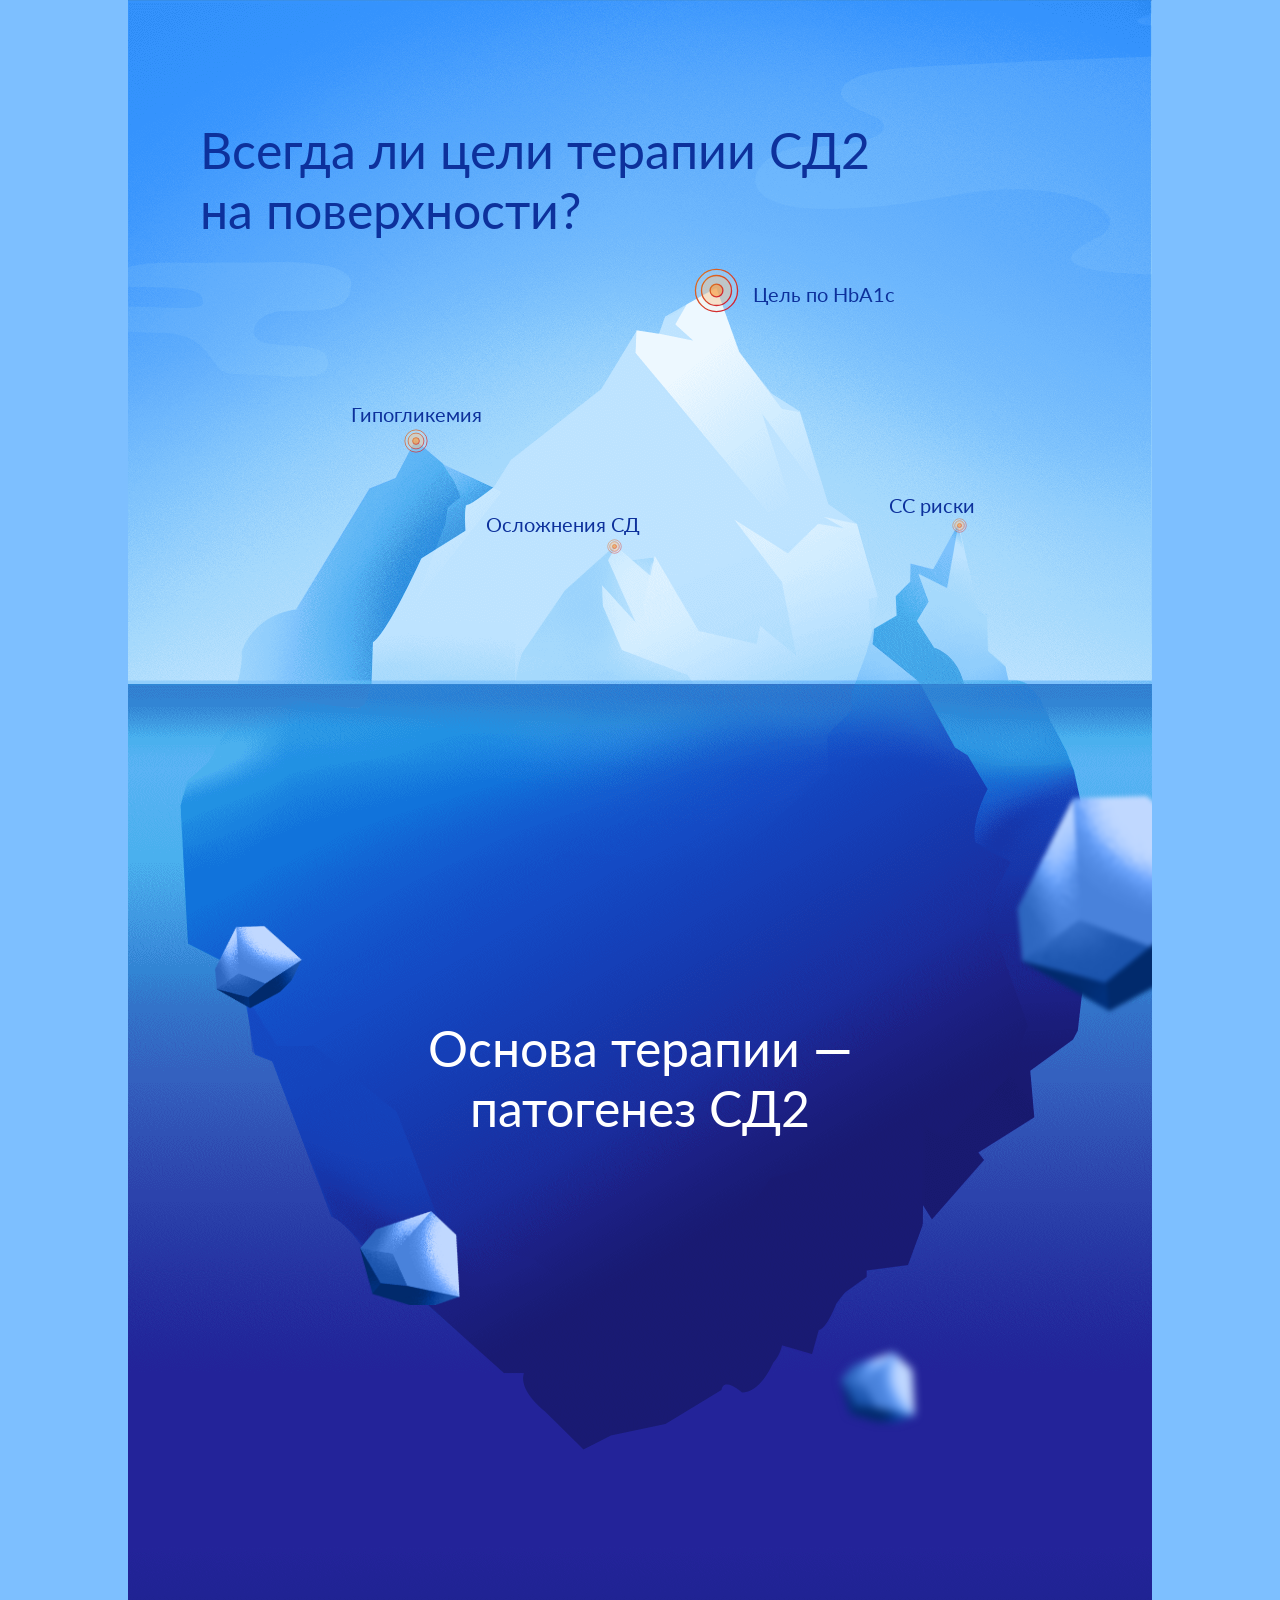
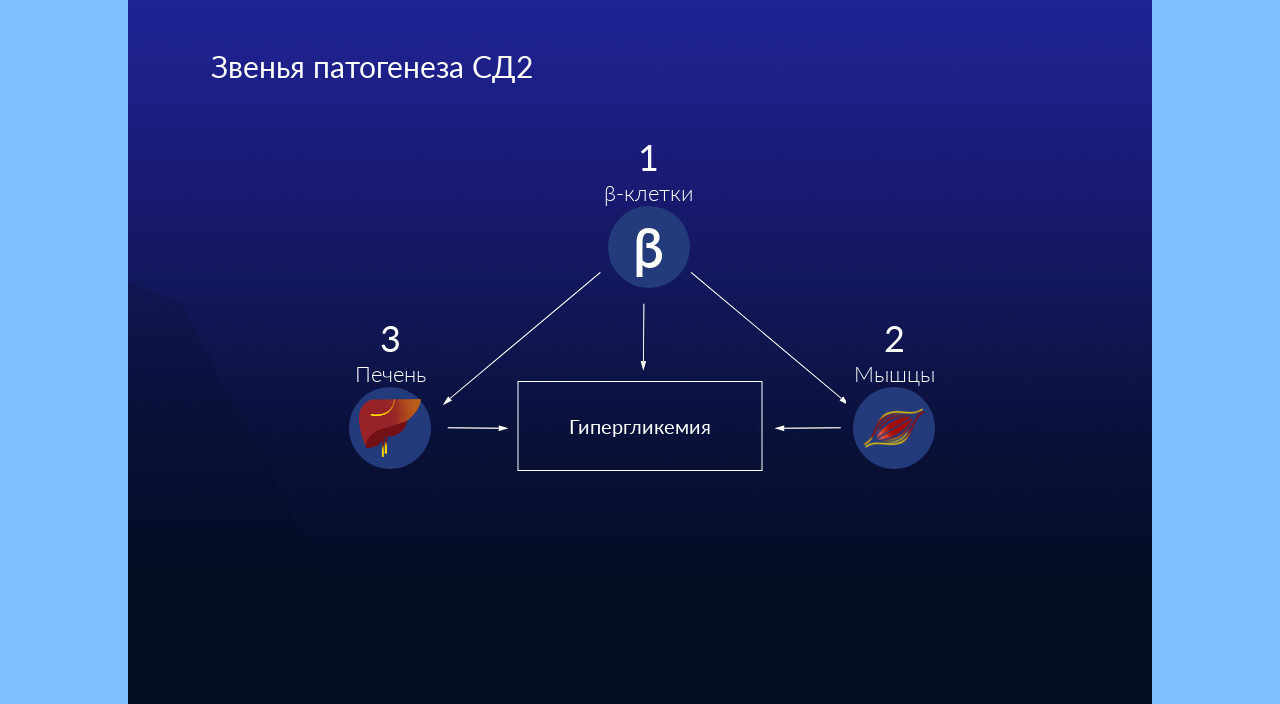
==== main.html @ 7cd131a3 "first commit" ====
<!DOCTYPE html>
<html lang="ru">
<head>
    <meta charset="UTF-8">
    <title>Onpoint project</title>
    <meta name="viewport" content="width=device-width">
    <link rel="stylesheet" href="css/style.css">
    <link href="https://fonts.googleapis.com/css?family=Lato:100,300,400,700,900" rel="stylesheet">
</head>
<body class="page">
<main class="main">
    <section class="section section--1">
        <h1 class="headline headline--1">Всегда ли цели терапии СД2 <br>
            на поверхности?</h1>
        <div class="radio-circle radio-circle--1"></div>
        <div class="textline textline--1">Цель по HbA1c</div>
        <div class="radio-circle radio-circle--2"></div>
        <div class="textline textline--2">Гипогликемия</div>
        <div class="radio-circle radio-circle--3"></div>
        <div class="textline textline--3">СС риски</div>
        <div class="radio-circle radio-circle--4"></div>
        <div class="textline textline--4">Осложнения СД</div>
    </section>
    <section class="section section--2">
        <h2 class="headline headline--2">
            Основа терапии — <br>
            патогенез СД2
        </h2>
        <div class="ice ice--1"></div>
        <div class="ice ice--2"></div>
        <div class="ice ice--3"></div>
        <div class="ice ice--4"></div>
    </section>
    <section class="section section--3">
        <div class="slide slide-1" >
            <h3 class="regular-headline">
                Звенья патогенеза СД2
            </h3>
            <div class="slide-1__arrows arrows"></div>
            <div class="slide-1__wrap-elem-1 wrap-elem">
                <span class="wrap-elem__number">1</span> <br>
                β-клетки
                <div class="circled-elem circled-elem--letter-b">β
                </div>
            </div>

            <div class="slide-1__wrap-elem-2 wrap-elem">
                <span class="wrap-elem__number">2</span> <br>
                Мышцы
                <div class="circled-elem">
                    <img src="images/organs/musle.png" alt="Мышцы" class="img-fluid">
                </div>
            </div>
            <div class="slide-1__wrap-elem-3 wrap-elem">
                <span class="wrap-elem__number">3</span> <br>
                Печень
                <div class="circled-elem">
                    <img src="images/organs/liver.png" alt="Печень" class="img-fluid">
                </div>
            </div>
            <div class="word-box slide-1__word-box">
                Гипергликемия
            </div>

        </div>
        <div class="slide slide-2" hidden>


            <h3 class="regular-headline">
                Смертельный октет
            </h3>
            <div class="slide-2__arrows arrows"></div>
            <div class="slide-2__wrap-elem-1 wrap-elem">
                <span class="wrap-elem__title">
                <span class="wrap-elem__number">1</span> <br>
                β-клетки
                </span>
                <div class="circled-elem circled-elem--letter-b">β
                </div>
            </div>
            <div class="slide-2__wrap-elem-2 wrap-elem wrap-elem--left">
                <span class="wrap-elem__title">
                <span class="wrap-elem__text wrap-elem__text--left">Инкретиновый <br>
                эффект</span>
                </span>
                <div class="circled-elem">2</div>
            </div>
            <div class="slide-2__wrap-elem-3 wrap-elem wrap-elem--right">
                <span class="wrap-elem__title">
                    <span class="wrap-elem__text ">Дефект <br>
                    α-клеток</span>
                </span>
                <div class="circled-elem">3</div>
            </div>
            <div class="slide-2__wrap-elem-4 wrap-elem wrap-elem--right">
                <span class="wrap-elem__title">
                    <span class="wrap-elem__number">4</span> <br>
                    <span class="wrap-elem__text wrap-elem__text--right">Жировые <br>
                        клетки</span>
                </span>
                <div class="circled-elem">
                    <img src="images/organs/lipid.png" alt="Жировые клетки" class="img-fluid">
                </div>
            </div>
            <div class="slide-2__wrap-elem-5 wrap-elem wrap-elem--bottom">
                <span class="wrap-elem__title">
                    <span class="wrap-elem__number">5</span> <br>
                    <span class="wrap-elem__text wrap-elem__text--bottom">Мышцы</span>
                </span>
                <div class="circled-elem">
                    <img src="images/organs/musle.png" alt="Жировые клетки" class="img-fluid">
                </div>
            </div>
            <div class="slide-2__wrap-elem-6 wrap-elem wrap-elem--bottom">
                <span class="wrap-elem__title">
                    <span class="wrap-elem__number">6</span> <br>
                    <span class="wrap-elem__text wrap-elem__text--bottom">Печень</span>
                </span>
                <div class="circled-elem">
                    <img src="images/organs/liver.png" alt="Жировые клетки" class="img-fluid">
                </div>
            </div>
            <div class="slide-2__wrap-elem-7 wrap-elem wrap-elem--bottom">
                <span class="wrap-elem__title">
                    <span class="wrap-elem__number">7</span> <br>
                    <span class="wrap-elem__text ">Головной <br>
                        мозг</span>
                </span>
                <div class="circled-elem">
                    <img src="images/organs/brain.png" alt="Жировые клетки" class="img-fluid">
                </div>
            </div>
            <div class="slide-2__wrap-elem-8 wrap-elem wrap-elem--left">
                <span class="wrap-elem__title">
                <span class="wrap-elem__number">8</span> <br>
                    <span class="wrap-elem__text">Почки</span>
                </span>
                <div class="circled-elem">
                    <img src="images/organs/bud.png" alt="Жировые клетки" class="img-fluid">
                </div>
            </div>

            <div class="slide-2__word-box word-box">
                Гипергликемия
            </div>

        </div>
        <div class="subsection subsection--3"></div>

    </section>
</main>

<script src="js/main.js"></script>
</body>
</html>
---- css/style.css ----
*, :before, :after {
    box-sizing: border-box;
    margin: 0;
    padding: 0;
    font-size: inherit;
    font-weight: inherit;
}
.page {
    margin: 0;
    font-family: 'Lato', sans-serif;
    color: #0d319c;
    background-color: #7dbfff;
    font-size: 22px;
    font-weight: 400;
}
.main {
    background-image: url(../images/iceberg-fully.png);
    background-size: cover;
    width: 1024px;
    margin-left: auto;
    margin-right: auto;
    background-color: #6ab4fc;
    overflow-x: hidden;
}
.section {
    /*height: 100vh;*/
    position: relative;
    width: 1024px;
    height: 768px;
    margin-left: auto;
    margin-right: auto;
}
.headline,
.textline {
    position: absolute;
}
.headline {
    font-size: 50px;
    font-weight: 400;
}

.textline {
    font-size: 20px;
}
.headline--1 {
    left: 72px;
    top: 120px;
}
.headline--2 {
    position: static;
    color: white;
    padding-top: 250px;
    text-align: center;
}
.textline--1 {
    left: 625px;
    top: 282px;
}
.textline--2 {
    left: 223px;
    top: 402px;
}
.textline--3 {
    left: 761px;
    top: 493px;
}
.textline--4 {
    left: 358px;
    top: 512px;
}
.radio-circle {
    background-image: url(../images/radio-circle.svg);
    background-size: cover;
    position: absolute;
}

.radio-circle--1 {
    left: 562px;
    top: 264px;
    width: 53px;
    height: 53px;
}
.radio-circle--2 {
    left: 274px;
    top: 427px;
    width: 28px;
    height: 28px;
}
.radio-circle--3 {
    left: 823px;
    top: 517px;
    width: 17px;
    height: 17px;
}
.radio-circle--4 {
    left: 478px;
    top: 538px;
    width: 17px;
    height: 17px;
}

.ice {
    position: absolute;
}
.ice:before {
    content: '';
    background-image: url(../images/ice-piece.png);
    background-size: cover;
    position: absolute;
    top: 0;
    right: 0;
    bottom: 0;
    left: 0;
}

.ice--1 {
    left: 82px;
    top: 160px;
    width: 82px;
    height: 77px;
}
.ice--2:before,
.ice--1:before {
    transform: rotate(-45deg);
}
.ice--2 {
    width: 215px;
    height: 201px;
    left: 876px;
    top: 33px;
    filter: blur(2px);
}
.ice--3 {
    height: 94px;
    width: 101px;
    left: 231px;
    top: 443px;
}
.ice--4 {
    height: 70px;
    width: 75px;
    left: 712px;
    top: 584px;
    filter: blur(4px);
}

.section--3 {
    color: white;
}
.arrows  {
    position: absolute;
    background-size: cover;
}
.slide-1__arrows {
    background-image: url(../images/arrows/arrows-1-slide.svg);
    left: 315px;
    top: 336px;
    width: 403px;
    height: 159px;
}
.slide-2__arrows  {
    background-image: url(../images/arrows/arrows-2-slide.svg);
    top: 275px;
    width: 472px;
    height: 213px;
    left: 50%;
    transform: translateX(-50%);
}

.wrap-elem {
    font-weight: 300;
    font-size: 22px;
    position: absolute;
    text-align: center;
}

.wrap-elem__number {
    font-weight: 400;
    font-size: 36px;
}
.slide-1__wrap-elem-3 {
    top: 380px;
    left: 221px;
}

.slide-1__wrap-elem-2 {
    top: 380px;
    left: 725px;
}

.slide-1__wrap-elem-1 {
    top: 199px;
    left: 476px;
}
.slide-1__word-box {
    top: 445px;
    width: 245px;
    height: 90px;
}
.word-box {
    /*display: inline-block;*/
    font-size: 20px;
    /*padding: 55px;*/
    border: 1px solid white;
    display: flex;
    align-items: center;
    justify-content: center;
    position: absolute;
    left: 50%;
    transform: translateX(-50%);
}

.circled-elem {
    width: 82px;
    height: 82px;
    border-radius: 50%;
    background-color: #233a7b;
    display: flex;
    align-items: center;
    justify-content: center;
    font-size: 40px;
    margin-left: auto;
    margin-right: auto;
}

.circled-elem--letter-b {
    font-weight: 600;
    font-size: 55px;
    text-align: center;
}

.img-fluid {
    width: 75%;
    max-height: 75%;
}

.regular-headline {
    left: 83px;
    top: 112px;
    font-size: 30px;
    position: absolute;
}



.slide-2__word-box {
    top: 312px;
    width: 386px;
    height: 141px;
}



.slide-2__wrap-elem-1 {

    left: 50%;

    transform: translateX(-50%);

    bottom: 500px;
}
.slide-2__wrap-elem-2 {

    bottom: 500px;

    left: 167px;
}
.slide-2__wrap-elem-3 {
    bottom: 500px;
    left: 627px;
}
.slide-2__wrap-elem-4 {
    left: 751px;
    top: 45.5%;
}

.slide-2__wrap-elem-5 {

    top: 491px;

    left: 632px;
}

.slide-2__wrap-elem-6 {

    left: 50%;

    transform: translateX(-50%);

    top: 491px;
}

.slide-2__wrap-elem-7 {

    top: 491px;

    left: 305px;
}

.slide-2__wrap-elem-8 {

    right: 760px;
    top: 45.5%;
}


.wrap-elem--right {
    display: flex;
    flex-direction: row-reverse;
    align-items: flex-end;
    text-align: left;
}

.wrap-elem--right .wrap-elem__title {
    padding-left: 8px;
}
.wrap-elem--left  .circled-elem,
.wrap-elem--right .circled-elem{

    align-self: end;
}

.wrap-elem--left {
    display: flex;
    flex-direction: row;
    text-align: right;
    align-items: flex-end;
}
.wrap-elem--left .wrap-elem__title {
    padding-right: 5px;
}

.wrap-elem--bottom {
    display: flex;
    flex-direction: column-reverse;
}
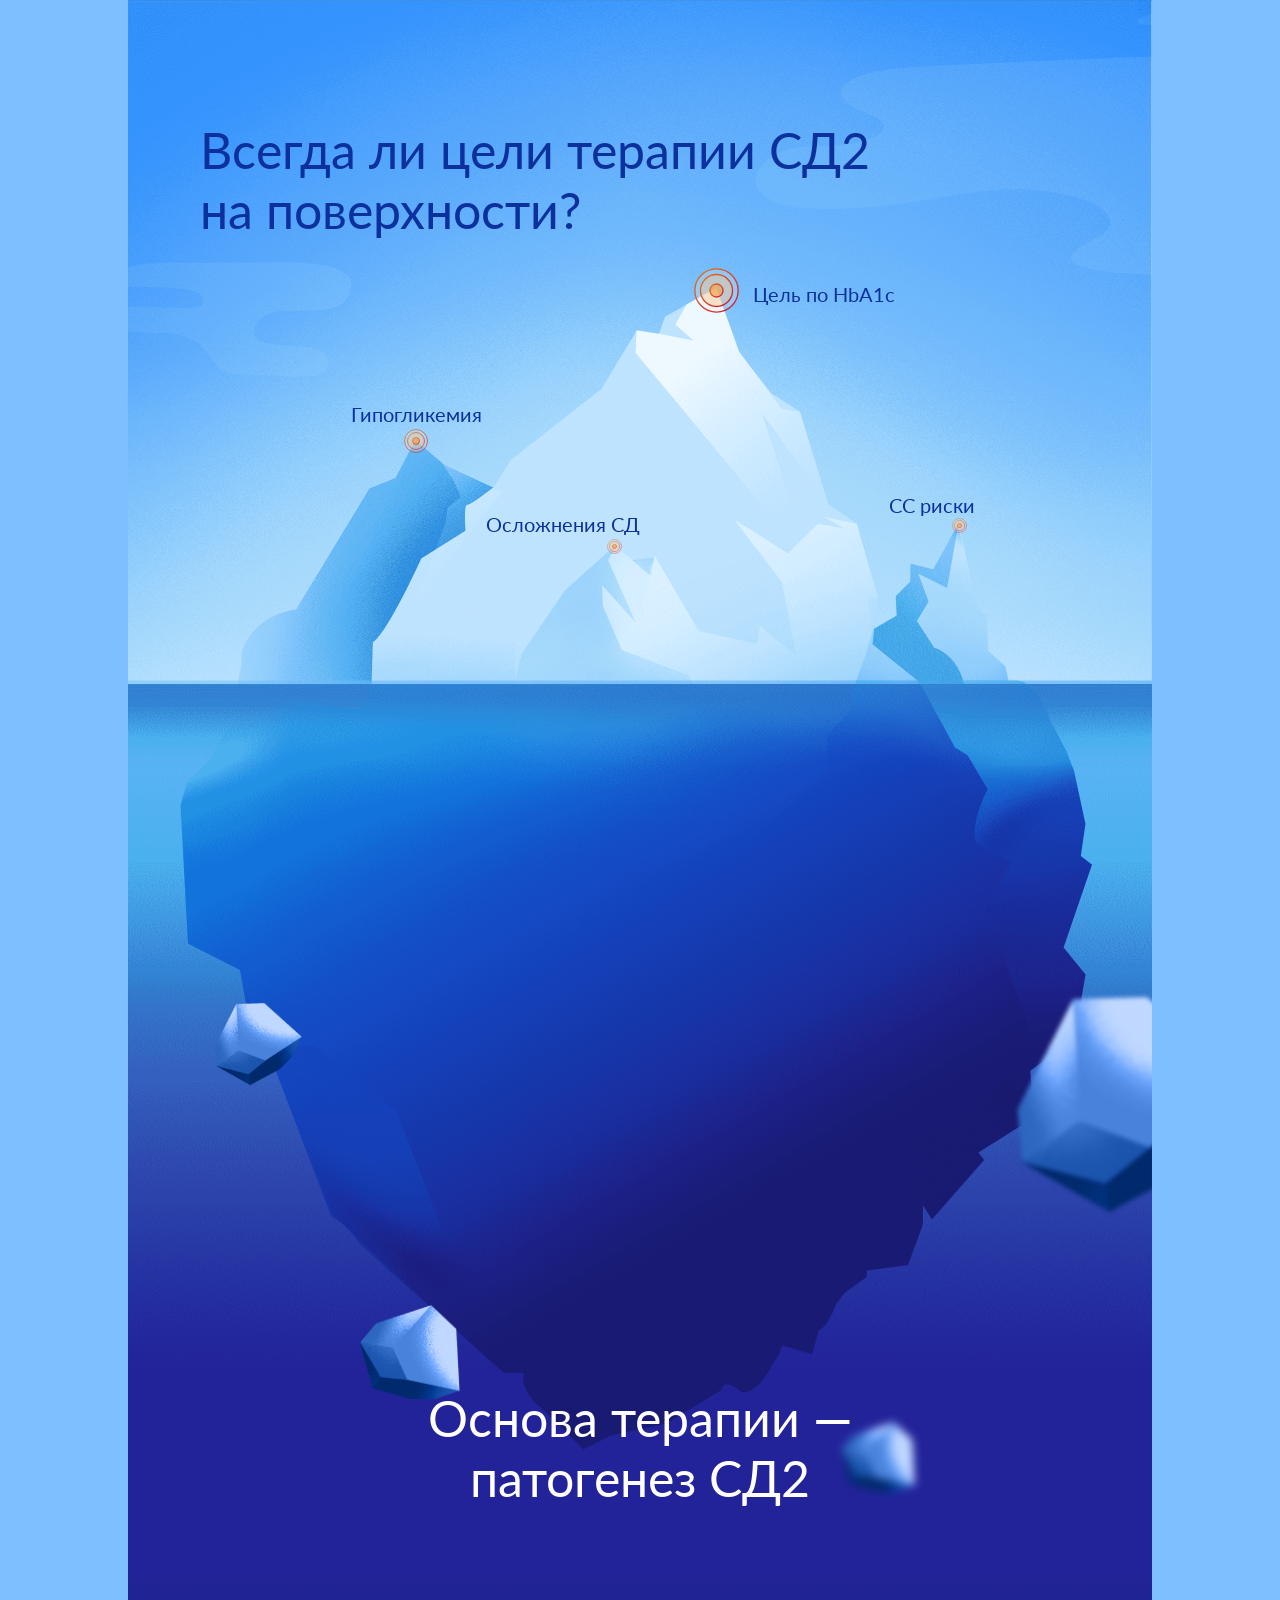
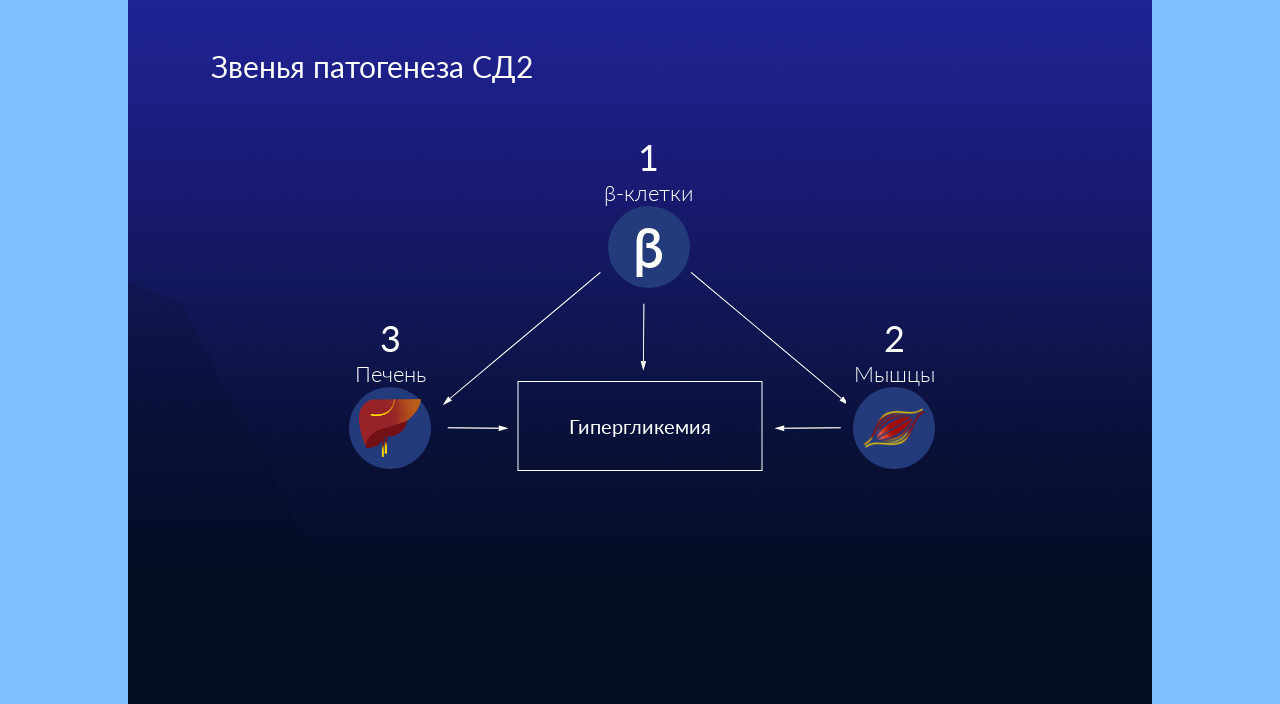
==== commit 6c09a4bb: "create parallax, start slider" ====
--- a/main.html
+++ b/main.html
@@ -22,16 +22,16 @@
         <div class="textline textline--4">Осложнения СД</div>
     </section>
     <section class="section section--2">
-        <h2 class="headline headline--2">
+        <h2 class="headline headline--2 js-paralax">
             Основа терапии — <br>
             патогенез СД2
         </h2>
-        <div class="ice ice--1"></div>
-        <div class="ice ice--2"></div>
-        <div class="ice ice--3"></div>
-        <div class="ice ice--4"></div>
+        <div class="ice ice--1 js-paralax"></div>
+        <div class="ice ice--2 js-paralax"></div>
+        <div class="ice ice--3 js-paralax"></div>
+        <div class="ice ice--4 js-paralax"></div>
     </section>
-    <section class="section section--3">
+    <section class="section section--3 section--slided">
         <div class="slide slide-1" >
             <h3 class="regular-headline">
                 Звенья патогенеза СД2
@@ -63,7 +63,7 @@
             </div>
 
         </div>
-        <div class="slide slide-2" hidden>
+        <div class="slide slide-2">
 
 
             <h3 class="regular-headline">
--- a/css/style.css
+++ b/css/style.css
@@ -147,10 +147,28 @@
 .section--3 {
     color: white;
 }
+.section--slided {
+    display: flex;
+    flex-wrap: nowrap;
+    width: 2048px;
+    overflow-x: scroll;
+    -webkit-touch-callout: none;
+    -khtml-user-select: none;
+    -ms-touch-action: pan-y;
+    touch-action: pan-y;
+    -webkit-tap-highlight-color: transparent;
+    position: relative;
+}
+.slide {
+    flex: 0 0;
+    min-width: 1024px;
+    position: relative;
+}
 .arrows  {
     position: absolute;
     background-size: cover;
 }
+
 .slide-1__arrows {
     background-image: url(../images/arrows/arrows-1-slide.svg);
     left: 315px;
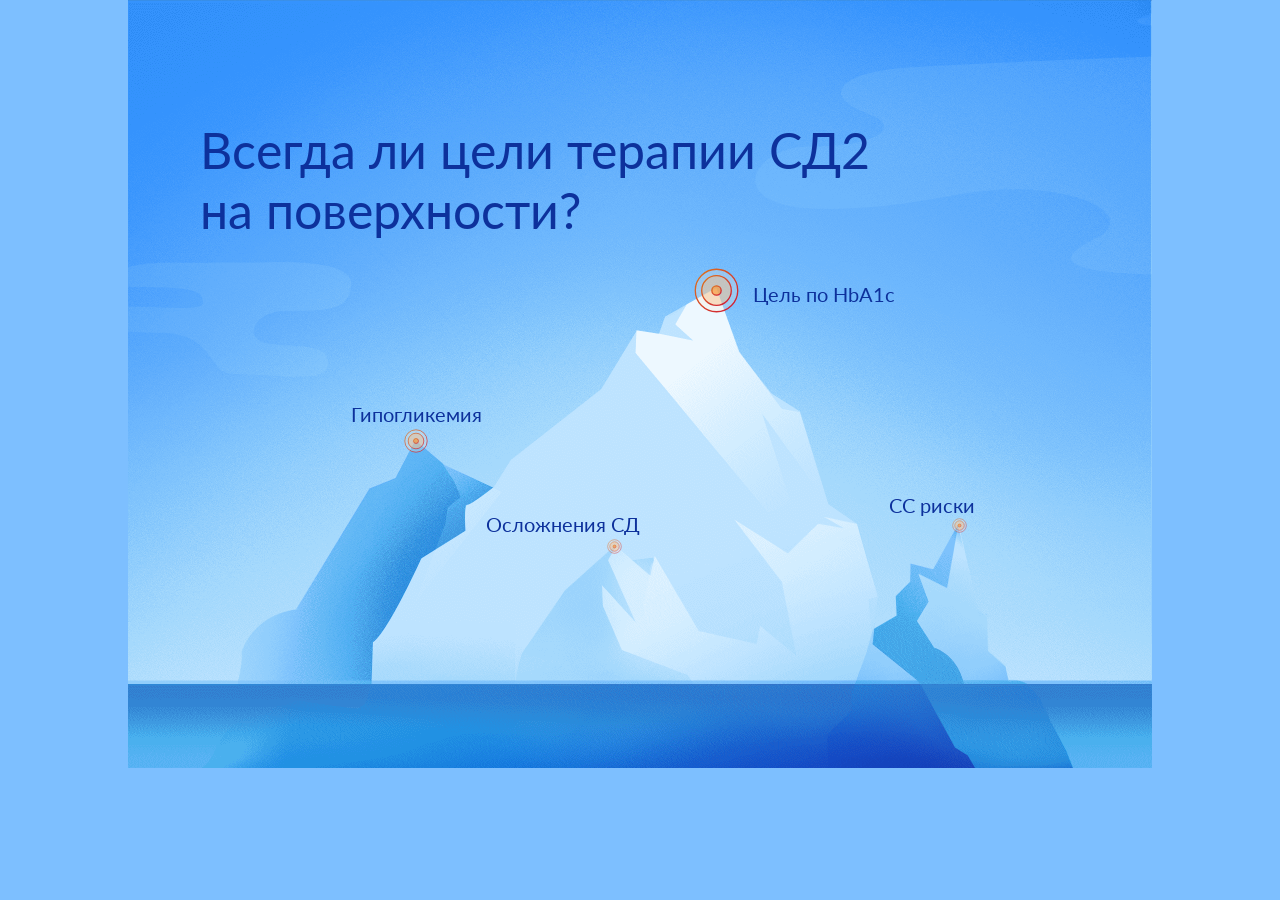
==== commit dfb073cd: "do scrolling and sliding, third slide" ====
--- a/main.html
+++ b/main.html
@@ -1,5 +1,6 @@
 <!DOCTYPE html>
 <html lang="ru">
+
 <head>
     <meta charset="UTF-8">
     <title>Onpoint project</title>
@@ -7,149 +8,280 @@
     <link rel="stylesheet" href="css/style.css">
     <link href="https://fonts.googleapis.com/css?family=Lato:100,300,400,700,900" rel="stylesheet">
 </head>
+
 <body class="page">
 <main class="main">
-    <section class="section section--1">
-        <h1 class="headline headline--1">Всегда ли цели терапии СД2 <br>
-            на поверхности?</h1>
-        <div class="radio-circle radio-circle--1"></div>
-        <div class="textline textline--1">Цель по HbA1c</div>
-        <div class="radio-circle radio-circle--2"></div>
-        <div class="textline textline--2">Гипогликемия</div>
-        <div class="radio-circle radio-circle--3"></div>
-        <div class="textline textline--3">СС риски</div>
-        <div class="radio-circle radio-circle--4"></div>
-        <div class="textline textline--4">Осложнения СД</div>
-    </section>
-    <section class="section section--2">
-        <h2 class="headline headline--2 js-paralax">
-            Основа терапии — <br>
-            патогенез СД2
-        </h2>
-        <div class="ice ice--1 js-paralax"></div>
-        <div class="ice ice--2 js-paralax"></div>
-        <div class="ice ice--3 js-paralax"></div>
-        <div class="ice ice--4 js-paralax"></div>
-    </section>
-    <section class="section section--3 section--slided">
-        <div class="slide slide-1" >
-            <h3 class="regular-headline">
-                Звенья патогенеза СД2
-            </h3>
-            <div class="slide-1__arrows arrows"></div>
-            <div class="slide-1__wrap-elem-1 wrap-elem">
-                <span class="wrap-elem__number">1</span> <br>
-                β-клетки
-                <div class="circled-elem circled-elem--letter-b">β
-                </div>
-            </div>
-
-            <div class="slide-1__wrap-elem-2 wrap-elem">
-                <span class="wrap-elem__number">2</span> <br>
-                Мышцы
-                <div class="circled-elem">
-                    <img src="images/organs/musle.png" alt="Мышцы" class="img-fluid">
-                </div>
-            </div>
-            <div class="slide-1__wrap-elem-3 wrap-elem">
-                <span class="wrap-elem__number">3</span> <br>
-                Печень
-                <div class="circled-elem">
-                    <img src="images/organs/liver.png" alt="Печень" class="img-fluid">
-                </div>
-            </div>
-            <div class="word-box slide-1__word-box">
-                Гипергликемия
-            </div>
-
+    <div class="main__wrapper" data-page="0">
+        <section class="section section--1">
+            <h1 class="headline headline--1">Всегда ли цели терапии СД2 <br>
+                на поверхности?</h1>
+            <div class="radio-circle radio-circle--1"></div>
+            <div class="textline textline--1">Цель по HbA1c</div>
+            <div class="radio-circle radio-circle--2"></div>
+            <div class="textline textline--2">Гипогликемия</div>
+            <div class="radio-circle radio-circle--3"></div>
+            <div class="textline textline--3">СС риски</div>
+            <div class="radio-circle radio-circle--4"></div>
+            <div class="textline textline--4">Осложнения СД</div>
+        </section>
+        <section class="section section--2">
+            <h2 class="headline headline--2 js-paralax">
+                Основа терапии — <br>
+                патогенез СД2
+            </h2>
+            <div class="ice ice--1 js-paralax"></div>
+            <div class="ice ice--2 js-paralax"></div>
+            <div class="ice ice--3 js-paralax"></div>
+            <div class="ice ice--4 js-paralax"></div>
+        </section>
+        <section class="section section--3 section--slided" data-slide="0">
+            <div class="slide slide-1">
+                <h3 class="regular-headline">
+                    Звенья патогенеза СД2
+                </h3>
+                <div class="slide-1__arrows arrows"></div>
+                <div class="slide-1__wrap-elem-1 wrap-elem">
+                    <span class="wrap-elem__number">1</span> <br>
+                    β-клетки
+                    <div class="circled-elem circled-elem--letter-b">β
+                    </div>
+                </div>
+                <div class="slide-1__wrap-elem-2 wrap-elem">
+                    <span class="wrap-elem__number">2</span> <br>
+                    Мышцы
+                    <div class="circled-elem">
+                        <img src="images/organs/muscle.png" alt="Мышцы" class="img-fluid">
+                    </div>
+                </div>
+                <div class="slide-1__wrap-elem-3 wrap-elem">
+                    <span class="wrap-elem__number">3</span> <br>
+                    Печень
+                    <div class="circled-elem">
+                        <img src="images/organs/liver.png" alt="Печень" class="img-fluid">
+                    </div>
+                </div>
+                <div class="word-box slide-1__word-box">
+                    Гипергликемия
+                </div>
+            </div>
+            <div class="slide slide-2">
+                <h3 class="regular-headline">
+                    Смертельный октет
+                </h3>
+                <div class="slide-2__arrows arrows"></div>
+                <div class="slide-2__wrap-elem-1 wrap-elem">
+                        <span class="wrap-elem__title">
+                            <span class="wrap-elem__number">1</span> <br>
+                            β-клетки
+                        </span>
+                    <div class="circled-elem circled-elem--letter-b">β
+                    </div>
+                </div>
+                <div class="slide-2__wrap-elem-2 wrap-elem wrap-elem--left">
+                        <span class="wrap-elem__title">
+                            <span class="wrap-elem__text wrap-elem__text--left">Инкретиновый <br>
+                                эффект</span>
+                        </span>
+                    <div class="circled-elem">2</div>
+                </div>
+                <div class="slide-2__wrap-elem-3 wrap-elem wrap-elem--right">
+                        <span class="wrap-elem__title">
+                            <span class="wrap-elem__text ">Дефект <br>
+                                α-клеток</span>
+                        </span>
+                    <div class="circled-elem">3</div>
+                </div>
+                <div class="slide-2__wrap-elem-4 wrap-elem wrap-elem--right">
+                        <span class="wrap-elem__title">
+                            <span class="wrap-elem__number">4</span> <br>
+                            <span class="wrap-elem__text wrap-elem__text--right">Жировые <br>
+                                клетки</span>
+                        </span>
+                    <div class="circled-elem">
+                        <img src="images/organs/lipid.png" alt="Жировые клетки" class="img-fluid">
+                    </div>
+                </div>
+                <div class="slide-2__wrap-elem-5 wrap-elem wrap-elem--bottom">
+                        <span class="wrap-elem__title">
+                            <span class="wrap-elem__number">5</span> <br>
+                            <span class="wrap-elem__text wrap-elem__text--bottom">Мышцы</span>
+                        </span>
+                    <div class="circled-elem">
+                        <img src="images/organs/muscle.png" alt="Жировые клетки" class="img-fluid">
+                    </div>
+                </div>
+                <div class="slide-2__wrap-elem-6 wrap-elem wrap-elem--bottom">
+                        <span class="wrap-elem__title">
+                            <span class="wrap-elem__number">6</span> <br>
+                            <span class="wrap-elem__text wrap-elem__text--bottom">Печень</span>
+                        </span>
+                    <div class="circled-elem">
+                        <img src="images/organs/liver.png" alt="Жировые клетки" class="img-fluid">
+                    </div>
+                </div>
+                <div class="slide-2__wrap-elem-7 wrap-elem wrap-elem--bottom">
+                        <span class="wrap-elem__title">
+                            <span class="wrap-elem__number">7</span> <br>
+                            <span class="wrap-elem__text ">Головной <br>
+                                мозг</span>
+                        </span>
+                    <div class="circled-elem">
+                        <img src="images/organs/brain.png" alt="Жировые клетки" class="img-fluid">
+                    </div>
+                </div>
+                <div class="slide-2__wrap-elem-8 wrap-elem wrap-elem--left">
+                        <span class="wrap-elem__title">
+                            <span class="wrap-elem__number">8</span> <br>
+                            <span class="wrap-elem__text">Почки</span>
+                        </span>
+                    <div class="circled-elem">
+                        <img src="images/organs/bud.png" alt="Жировые клетки" class="img-fluid">
+                    </div>
+                </div>
+                <div class="slide-2__word-box word-box">
+                    Гипергликемия
+                </div>
+            </div>
+            <div class="slide slide-3">
+                <h3 class="regular-headline">
+                    Звенья патогенеза СД2
+                </h3>
+                <div class="slide-3__arrows arrows"></div>
+                <div class="slide-3__wrap-elem-1 wrap-elem">
+                        <span class="wrap-elem__title">
+                            <span class="wrap-elem__number">1</span>
+                            <span class="wrap-elem__text ">β-клетки</span>
+                        </span>
+                    <div class="circled-elem circled-elem--letter-b">β
+                    </div>
+                </div>
+                <div class="slide-3__wrap-elem-2 wrap-elem wrap-elem--left">
+                        <span class="wrap-elem__title">
+                            <span class="wrap-elem__number">2</span> <br>
+                            <span class="wrap-elem__text ">↓ Инкреативного <br>
+                                эффекта</span>
+                        </span>
+                </div>
+                <div class="slide-3__wrap-elem-3 wrap-elem wrap-elem--right">
+                    <span class="wrap-elem__title">
+                        <span class="wrap-elem__title">
+                            <span class="wrap-elem__number">3</span> <br>
+                            Дефект α-клеток</span>
+                    </span>
+                </div>
+                <div class="slide-3__rectangle-wrapper rectangle-wrapper">
+                    <h3 class="rectangle-wrapper__headline">
+                        Инсулинорезистентность
+                    </h3>
+                    <div class="rectangle-wrapper__elem-block">
+                        <div class="slide-3__wrap-elem-4 wrap-elem wrap-elem--right">
+                            <span class="wrap-elem__title">
+                                <span class="wrap-elem__number">4</span> <br>
+                                <span class="wrap-elem__text ">Жировые клетки</span>
+                            </span>
+                            <div class="circled-elem">
+                                <img src="images/organs/lipid.png" alt="Жировые клетки" class="img-fluid">
+                            </div>
+                        </div>
+                        <div class="slide-3__wrap-elem-5 wrap-elem wrap-elem--right">
+                            <span class="wrap-elem__title">
+                                <span class="wrap-elem__number">5</span> <br>
+                                <span class="wrap-elem__text ">Мышцы</span>
+                            </span>
+                            <div class="circled-elem">
+                                <img src="images/organs/muscle.png" alt="Жировые клетки" class="img-fluid">
+                            </div>
+                        </div>
+                        <div class="slide-3__wrap-elem-6 wrap-elem wrap-elem--right">
+                            <span class="wrap-elem__title">
+                                <span class="wrap-elem__number">6</span> <br>
+                                <span class="wrap-elem__text ">Печень</span>
+                            </span>
+                            <div class="circled-elem">
+                                <img src="images/organs/liver.png" alt="Жировые клетки" class="img-fluid">
+                            </div>
+                        </div>
+                    </div>
+                </div>
+
+                <div class="slide-3__wrap-elem-7 wrap-elem wrap-elem--right">
+                        <span class="wrap-elem__title">
+                            <span class="wrap-elem__number">7</span> <br>
+                            <span class="wrap-elem__text ">Головноый мозг</span>
+                        </span>
+                    <div class="circled-elem">
+                        <img src="images/organs/brain.png" alt="Головной мозг" class="img-fluid">
+                    </div>
+                </div>
+                <div class="slide-3__wrap-elem-8 wrap-elem wrap-elem--left">
+                        <span class="wrap-elem__title">
+                            <span class="wrap-elem__number">8</span> <br>
+                            <span class="wrap-elem__text ">Микрофолора <br>
+                                кишечника</span>
+                        </span>
+                    <div class="circled-elem">
+                        <img src="images/organs/microflora.png" alt="Микрофолора кишечника" class="img-fluid">
+                    </div>
+                </div>
+                <div class="slide-3__wrap-elem-9 wrap-elem wrap-elem--left">
+                        <span class="wrap-elem__title">
+                            <span class="wrap-elem__number">9</span> <br>
+                            <span class="wrap-elem__text ">Нарушение иммунной <br>
+                                регуляции/воспаление</span>
+                        </span>
+                    <div class="circled-elem">
+                        <img src="images/organs/infection.png" alt="Инфекция" class="img-fluid">
+                    </div>
+                </div>
+                <div class="slide-3__wrap-elem-10 wrap-elem wrap-elem--left">
+                        <span class="wrap-elem__title">
+                            <span class="wrap-elem__number">10</span> <br>
+                            <span class="wrap-elem__text ">Желудок</span>
+                        </span>
+                    <div class="circled-elem">
+                        <img src="images/organs/stomach.png" alt="Желудок" class="img-fluid">
+                    </div>
+                </div>
+                <div class="slide-3__wrap-elem-11 wrap-elem wrap-elem--left">
+                        <span class="wrap-elem__title">
+                            <span class="wrap-elem__number">11</span> <br>
+                            <span class="wrap-elem__text ">Почки</span>
+                        </span>
+                    <div class="circled-elem">
+                        <img src="images/organs/bud.png" alt="Жировые клетки" class="img-fluid">
+                    </div>
+                </div>
+                <div class="slide-3__additional-text-1 additional-text">
+                    Гипергликемия
+                </div>
+                <div class="slide-3__additional-text-2 additional-text">
+                    ↓ амелин
+                </div>
+                <div class="slide-3__additional-text-3 additional-text">
+                    ↑ глюкагон
+                </div>
+            </div>
+
+            <div class="ice slide-1__ice--1"></div>
+            <div class="ice slide-1__ice--2"></div>
+            <div class="ice slide-1__ice--3"></div>
+            <div class="ice slide-2__ice--1"></div>
+            <div class="ice slide-2__ice--2"></div>
+            <div class="ice slide-2__ice--3"></div>
+            <div class="ice slide-3__ice--1"></div>
+            <div class="ice slide-3__ice--2"></div>
+            <div class="ice slide-3__ice--3"></div>
+        </section>
+        <div class="slider">
+            <div class="slider__line">
+                <div class="slider__line--filled"></div>
+                <span class="slider__ice">
+                    </span>
+            </div>
         </div>
-        <div class="slide slide-2">
-
-
-            <h3 class="regular-headline">
-                Смертельный октет
-            </h3>
-            <div class="slide-2__arrows arrows"></div>
-            <div class="slide-2__wrap-elem-1 wrap-elem">
-                <span class="wrap-elem__title">
-                <span class="wrap-elem__number">1</span> <br>
-                β-клетки
-                </span>
-                <div class="circled-elem circled-elem--letter-b">β
-                </div>
-            </div>
-            <div class="slide-2__wrap-elem-2 wrap-elem wrap-elem--left">
-                <span class="wrap-elem__title">
-                <span class="wrap-elem__text wrap-elem__text--left">Инкретиновый <br>
-                эффект</span>
-                </span>
-                <div class="circled-elem">2</div>
-            </div>
-            <div class="slide-2__wrap-elem-3 wrap-elem wrap-elem--right">
-                <span class="wrap-elem__title">
-                    <span class="wrap-elem__text ">Дефект <br>
-                    α-клеток</span>
-                </span>
-                <div class="circled-elem">3</div>
-            </div>
-            <div class="slide-2__wrap-elem-4 wrap-elem wrap-elem--right">
-                <span class="wrap-elem__title">
-                    <span class="wrap-elem__number">4</span> <br>
-                    <span class="wrap-elem__text wrap-elem__text--right">Жировые <br>
-                        клетки</span>
-                </span>
-                <div class="circled-elem">
-                    <img src="images/organs/lipid.png" alt="Жировые клетки" class="img-fluid">
-                </div>
-            </div>
-            <div class="slide-2__wrap-elem-5 wrap-elem wrap-elem--bottom">
-                <span class="wrap-elem__title">
-                    <span class="wrap-elem__number">5</span> <br>
-                    <span class="wrap-elem__text wrap-elem__text--bottom">Мышцы</span>
-                </span>
-                <div class="circled-elem">
-                    <img src="images/organs/musle.png" alt="Жировые клетки" class="img-fluid">
-                </div>
-            </div>
-            <div class="slide-2__wrap-elem-6 wrap-elem wrap-elem--bottom">
-                <span class="wrap-elem__title">
-                    <span class="wrap-elem__number">6</span> <br>
-                    <span class="wrap-elem__text wrap-elem__text--bottom">Печень</span>
-                </span>
-                <div class="circled-elem">
-                    <img src="images/organs/liver.png" alt="Жировые клетки" class="img-fluid">
-                </div>
-            </div>
-            <div class="slide-2__wrap-elem-7 wrap-elem wrap-elem--bottom">
-                <span class="wrap-elem__title">
-                    <span class="wrap-elem__number">7</span> <br>
-                    <span class="wrap-elem__text ">Головной <br>
-                        мозг</span>
-                </span>
-                <div class="circled-elem">
-                    <img src="images/organs/brain.png" alt="Жировые клетки" class="img-fluid">
-                </div>
-            </div>
-            <div class="slide-2__wrap-elem-8 wrap-elem wrap-elem--left">
-                <span class="wrap-elem__title">
-                <span class="wrap-elem__number">8</span> <br>
-                    <span class="wrap-elem__text">Почки</span>
-                </span>
-                <div class="circled-elem">
-                    <img src="images/organs/bud.png" alt="Жировые клетки" class="img-fluid">
-                </div>
-            </div>
-
-            <div class="slide-2__word-box word-box">
-                Гипергликемия
-            </div>
-
-        </div>
-        <div class="subsection subsection--3"></div>
-
-    </section>
+    </div>
 </main>
-
 <script src="js/main.js"></script>
 </body>
+
 </html>
--- a/css/style.css
+++ b/css/style.css
@@ -1,10 +1,13 @@
-*, :before, :after {
+*,
+:before,
+:after {
     box-sizing: border-box;
     margin: 0;
     padding: 0;
     font-size: inherit;
     font-weight: inherit;
 }
+
 .page {
     margin: 0;
     font-family: 'Lato', sans-serif;
@@ -13,15 +16,38 @@
     font-size: 22px;
     font-weight: 400;
 }
+
 .main {
-    background-image: url(../images/iceberg-fully.png);
-    background-size: cover;
+    position: relative;
     width: 1024px;
     margin-left: auto;
     margin-right: auto;
     background-color: #6ab4fc;
-    overflow-x: hidden;
-}
+    overflow: hidden;
+    height: 768px;
+}
+
+.main__wrapper {
+    position: relative;
+    height: 2304px;
+    /*transform: translateY(-768px);*/
+    /*transform: translateY(-1536px);*/
+    background-image: url(../images/iceberg-fully.png);
+    background-size: cover;
+    transition: transform 0.5s ease-out;
+    touch-action: none;
+    user-drag: none;
+    user-select: none;
+}
+
+.main__wrapper[data-page="1"] {
+    transform: translateY(-768px);
+}
+
+.main__wrapper[data-page="2"] {
+    transform: translateY(-1536px);
+}
+
 .section {
     /*height: 100vh;*/
     position: relative;
@@ -30,10 +56,12 @@
     margin-left: auto;
     margin-right: auto;
 }
+
 .headline,
 .textline {
     position: absolute;
 }
+
 .headline {
     font-size: 50px;
     font-weight: 400;
@@ -42,32 +70,39 @@
 .textline {
     font-size: 20px;
 }
+
 .headline--1 {
     left: 72px;
     top: 120px;
 }
+
 .headline--2 {
     position: static;
     color: white;
     padding-top: 250px;
     text-align: center;
 }
+
 .textline--1 {
     left: 625px;
     top: 282px;
 }
+
 .textline--2 {
     left: 223px;
     top: 402px;
 }
+
 .textline--3 {
     left: 761px;
     top: 493px;
 }
+
 .textline--4 {
     left: 358px;
     top: 512px;
 }
+
 .radio-circle {
     background-image: url(../images/radio-circle.svg);
     background-size: cover;
@@ -80,18 +115,21 @@
     width: 53px;
     height: 53px;
 }
+
 .radio-circle--2 {
     left: 274px;
     top: 427px;
     width: 28px;
     height: 28px;
 }
+
 .radio-circle--3 {
     left: 823px;
     top: 517px;
     width: 17px;
     height: 17px;
 }
+
 .radio-circle--4 {
     left: 478px;
     top: 538px;
@@ -102,6 +140,7 @@
 .ice {
     position: absolute;
 }
+
 .ice:before {
     content: '';
     background-image: url(../images/ice-piece.png);
@@ -119,10 +158,12 @@
     width: 82px;
     height: 77px;
 }
+
 .ice--2:before,
 .ice--1:before {
     transform: rotate(-45deg);
 }
+
 .ice--2 {
     width: 215px;
     height: 201px;
@@ -130,12 +171,14 @@
     top: 33px;
     filter: blur(2px);
 }
+
 .ice--3 {
     height: 94px;
     width: 101px;
     left: 231px;
     top: 443px;
 }
+
 .ice--4 {
     height: 70px;
     width: 75px;
@@ -147,24 +190,35 @@
 .section--3 {
     color: white;
 }
+
 .section--slided {
     display: flex;
     flex-wrap: nowrap;
     width: 2048px;
-    overflow-x: scroll;
     -webkit-touch-callout: none;
     -khtml-user-select: none;
     -ms-touch-action: pan-y;
     touch-action: pan-y;
     -webkit-tap-highlight-color: transparent;
     position: relative;
-}
+    transition: transform 0.5s ease-out;
+}
+
+.section--slided[data-slide="1"] {
+    transform: translateX(-1024px);
+}
+
+.section--slided[data-slide="2"] {
+    transform: translateX(-2048px);
+}
+
 .slide {
     flex: 0 0;
     min-width: 1024px;
     position: relative;
 }
-.arrows  {
+
+.arrows {
     position: absolute;
     background-size: cover;
 }
@@ -176,7 +230,12 @@
     width: 403px;
     height: 159px;
 }
-.slide-2__arrows  {
+
+.slide-2 .wrap-elem {
+    font-size: 20px;
+}
+
+.slide-2__arrows {
     background-image: url(../images/arrows/arrows-2-slide.svg);
     top: 275px;
     width: 472px;
@@ -185,6 +244,14 @@
     transform: translateX(-50%);
 }
 
+.slide-3__arrows {
+    background-image: url(../images/arrows/arrows-3-slide.svg);
+    top: 236px;
+    left: 288px;
+    width: 508px;
+    height: 322px;
+}
+
 .wrap-elem {
     font-weight: 300;
     font-size: 22px;
@@ -196,6 +263,7 @@
     font-weight: 400;
     font-size: 36px;
 }
+
 .slide-1__wrap-elem-3 {
     top: 380px;
     left: 221px;
@@ -210,11 +278,13 @@
     top: 199px;
     left: 476px;
 }
+
 .slide-1__word-box {
     top: 445px;
     width: 245px;
     height: 90px;
 }
+
 .word-box {
     /*display: inline-block;*/
     font-size: 20px;
@@ -232,7 +302,7 @@
     width: 82px;
     height: 82px;
     border-radius: 50%;
-    background-color: #233a7b;
+    background-color: rgba(255, 255, 255, 0.1);
     display: flex;
     align-items: center;
     justify-content: center;
@@ -241,6 +311,12 @@
     margin-right: auto;
 }
 
+.slide-3 .circled-elem,
+.slide-2 .circled-elem {
+    width: 55px;
+    height: 55px;
+}
+
 .circled-elem--letter-b {
     font-weight: 600;
     font-size: 55px;
@@ -248,8 +324,8 @@
 }
 
 .img-fluid {
-    width: 75%;
-    max-height: 75%;
+    width: 70%;
+    max-height: 70%;
 }
 
 .regular-headline {
@@ -277,16 +353,19 @@
 
     bottom: 500px;
 }
+
 .slide-2__wrap-elem-2 {
 
     bottom: 500px;
 
     left: 167px;
 }
+
 .slide-2__wrap-elem-3 {
     bottom: 500px;
     left: 627px;
 }
+
 .slide-2__wrap-elem-4 {
     left: 751px;
     top: 45.5%;
@@ -332,10 +411,11 @@
 .wrap-elem--right .wrap-elem__title {
     padding-left: 8px;
 }
-.wrap-elem--left  .circled-elem,
-.wrap-elem--right .circled-elem{
-
-    align-self: end;
+
+.wrap-elem--left .circled-elem,
+.wrap-elem--right .circled-elem {
+
+    align-self: center;
 }
 
 .wrap-elem--left {
@@ -344,6 +424,7 @@
     text-align: right;
     align-items: flex-end;
 }
+
 .wrap-elem--left .wrap-elem__title {
     padding-right: 5px;
 }
@@ -351,4 +432,222 @@
 .wrap-elem--bottom {
     display: flex;
     flex-direction: column-reverse;
+}
+
+.rectangle-wrapper {
+    border-radius: 45px;
+    background-image: linear-gradient(5deg, rgba(0, 0, 0, 0) -17%, rgba(0, 0, 0, 0), rgba(255, 255, 255, 0.1) 56%);
+}
+
+
+.slider {
+    width: 640px;
+    height: 16px;
+    position: absolute;
+    bottom: 75px;
+    left: 195px;
+    z-index: 10000;
+    /* transform: translateX(-50%); */
+    background-color: #435063;
+}
+
+.slider__line {
+    position: relative;
+    height: 100%;
+}
+
+.slider__line--filled {
+    height: 100%;
+    width: 0;
+    max-width: 100%;
+    background-color: #d1eaff;
+}
+
+.slider__ice {
+    position: absolute;
+    left: 0;
+    background-image: url(../images/ice-slider.svg);
+    width: 50px;
+    height: 70px;
+    top: 50%;
+    transform: translate(-50%, -50%);
+    background-size: cover;
+    touch-action: none;
+    user-drag: none;
+    user-select: none;
+}
+
+.slide-3 .wrap-elem {
+    font-size: 20px;
+}
+
+.slide-3__wrap-elem-1 {
+    left: 50%;
+    transform: translateX(-50%);
+    top: 180px;
+}
+
+.slide-3__wrap-elem-1 .circled-elem {
+    width: 82px;
+    height: 82px;
+}
+
+.slide-3__wrap-elem-1 .wrap-elem__text {
+    font-size: 25px;
+}
+
+.slide-3__wrap-elem-1 .wrap-elem__title {
+    position: absolute;
+    right: 0;
+    white-space: nowrap;
+    bottom: 100%;
+}
+
+.slide-3__wrap-elem-1 .wrap-elem__number {
+    font-weight: 400;
+    font-size: 36px;
+    margin-right: 15px;
+
+}
+
+.slide-3__wrap-elem-2 {
+    top: 342px;
+    left: 345px;
+}
+
+.slide-3__wrap-elem-3 {
+
+    top: 342px;
+    left: 518px;
+}
+
+.slide-3__rectangle-wrapper {
+    top: 349px;
+    left: 696px;
+    display: inline-flex;
+    flex-direction: column;
+    position: absolute;
+}
+
+.rectangle-wrapper .wrap-elem {
+    position: static;
+}
+
+.rectangle-wrapper .wrap-elem__title {
+    flex-grow: 1;
+}
+
+.rectangle-wrapper .circled-elem {
+    margin: 0 8px;
+}
+
+.rectangle-wrapper__headline {
+    font-size: 14px;
+    margin: 14px 0;
+    text-align: center;
+}
+
+.rectangle-wrapper__elem-block {
+    display: flex;
+    flex-direction: column-reverse;
+    padding-right: 9px;
+}
+
+.slide-3__wrap-elem-4 {}
+
+.slide-3__wrap-elem-5 {}
+
+.slide-3__wrap-elem-6 {}
+
+.slide-3__wrap-elem-7 {
+
+    top: 230px;
+
+    left: 699px;
+}
+
+.slide-3__wrap-elem-8 {
+
+    top: 229px;
+
+    left: 130px;
+
+    align-items: flex-start;
+}
+
+.slide-3__wrap-elem-9 {
+
+    top: 327px;
+
+    left: 50px;
+}
+
+.slide-3__wrap-elem-10 {
+
+    top: 476px;
+
+    left: 176px;
+}
+
+.slide-3__wrap-elem-11 {
+
+    top: 557px;
+
+    left: 425px;
+}
+
+.additional-text {
+    position: absolute;
+    font-size: 14px;
+}
+
+.slide-3__additional-text-1 {
+
+    top: 496px;
+
+    left: 425px;
+
+    font-size: 25px;
+}
+
+.slide-3__additional-text-2 {
+
+    top: 428px;
+
+    left: 258px;
+}
+
+.slide-3__additional-text-3 {
+
+    top: 437px;
+
+    left: 523px;
+}
+
+.section-3__ice--1 {
+
+    top: 437px;
+
+    left: 523px;
+}
+
+.section-3__ice--2 {
+
+    top: 437px;
+
+    left: 523px;
+}
+
+.section-3__ice--3 {
+
+    top: 437px;
+
+    left: 523px;
+}
+
+.section-3__ice--4 {
+
+    top: 437px;
+
+    left: 523px;
 }
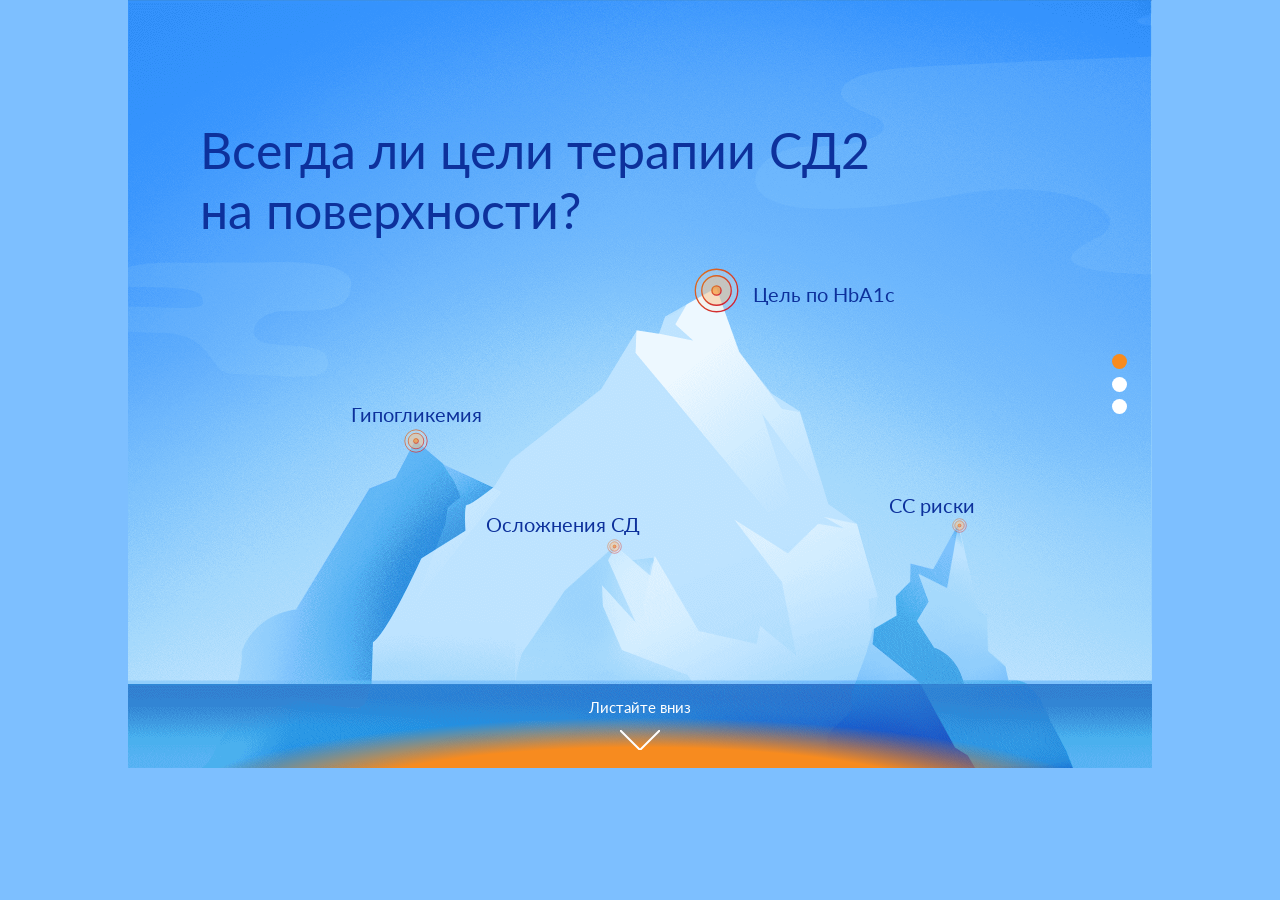
==== commit c6250309: "do proper parallax, pagination, years, ice, smooth slider" ====
--- a/main.html
+++ b/main.html
@@ -23,16 +23,26 @@
             <div class="textline textline--3">СС риски</div>
             <div class="radio-circle radio-circle--4"></div>
             <div class="textline textline--4">Осложнения СД</div>
+            <div class="scrolldown">
+                <div class="scrolldown__text">
+                    Листайте вниз
+                </div>
+                <div class="scrolldown__arrown">
+                    <svg height="20" width="40">
+                        <polyline points="0,0 20,20 40,0" style="fill:none;stroke:#fff;stroke-width:2"></polyline>
+                    </svg>
+                </div>
+            </div>
         </section>
         <section class="section section--2">
-            <h2 class="headline headline--2 js-paralax">
+            <h2 class="headline headline--2 js-parallax">
                 Основа терапии — <br>
                 патогенез СД2
             </h2>
-            <div class="ice ice--1 js-paralax"></div>
-            <div class="ice ice--2 js-paralax"></div>
-            <div class="ice ice--3 js-paralax"></div>
-            <div class="ice ice--4 js-paralax"></div>
+            <div class="ice ice--1 js-parallax"></div>
+            <div class="ice ice--2 js-parallax"></div>
+            <div class="ice ice--3 js-parallax"></div>
+            <div class="ice ice--4 js-parallax"></div>
         </section>
         <section class="section section--3 section--slided" data-slide="0">
             <div class="slide slide-1">
@@ -262,24 +272,33 @@
                 </div>
             </div>
 
-            <div class="ice slide-1__ice--1"></div>
-            <div class="ice slide-1__ice--2"></div>
-            <div class="ice slide-1__ice--3"></div>
-            <div class="ice slide-2__ice--1"></div>
-            <div class="ice slide-2__ice--2"></div>
-            <div class="ice slide-2__ice--3"></div>
-            <div class="ice slide-3__ice--1"></div>
-            <div class="ice slide-3__ice--2"></div>
-            <div class="ice slide-3__ice--3"></div>
+            <div class="ice section-3__ice slide-1__ice--1"></div>
+            <div class="ice section-3__ice slide-1__ice--2"></div>
+            <div class="ice section-3__ice slide-1__ice--3"></div>
+            <div class="ice section-3__ice slide-2__ice--1"></div>
+            <div class="ice section-3__ice slide-2__ice--2"></div>
+            <div class="ice section-3__ice slide-2__ice--3"></div>
+            <div class="ice section-3__ice slide-3__ice--1"></div>
+            <div class="ice section-3__ice slide-3__ice--2"></div>
+            <div class="ice section-3__ice slide-3__ice--3"></div>
         </section>
         <div class="slider">
             <div class="slider__line">
                 <div class="slider__line--filled"></div>
                 <span class="slider__ice">
                     </span>
+
+                <span class="slider__year slider__year--1">1988</span>
+                <span class="slider__year slider__year--2">2009</span>
+                <span class="slider__year slider__year--3">2016</span>
             </div>
         </div>
     </div>
+    <ul class="pagination">
+        <li class="pagination__item pagination__item--0"></li>
+        <li class="pagination__item pagination__item--1"></li>
+        <li class="pagination__item pagination__item--2"></li>
+    </ul>
 </main>
 <script src="js/main.js"></script>
 </body>
--- a/css/style.css
+++ b/css/style.css
@@ -157,6 +157,7 @@
     top: 160px;
     width: 82px;
     height: 77px;
+    transform: rotate(-45deg);
 }
 
 .ice--2:before,
@@ -467,8 +468,8 @@
     position: absolute;
     left: 0;
     background-image: url(../images/ice-slider.svg);
-    width: 50px;
-    height: 70px;
+    width: 43px;
+    height: 53px;
     top: 50%;
     transform: translate(-50%, -50%);
     background-size: cover;
@@ -624,30 +625,192 @@
     left: 523px;
 }
 
-.section-3__ice--1 {
-
-    top: 437px;
-
-    left: 523px;
-}
-
-.section-3__ice--2 {
-
-    top: 437px;
-
-    left: 523px;
-}
-
-.section-3__ice--3 {
-
-    top: 437px;
-
-    left: 523px;
-}
-
-.section-3__ice--4 {
-
-    top: 437px;
-
-    left: 523px;
+.section-3__ice {
+    opacity: .5;
+}
+
+.slide-1__ice--1 {
+
+    width: 216px;
+
+    height: 205px;
+
+    left: 21px;
+
+    top: 554px;
+
+    filter: blur(3px);
+
+    transform: rotate(-45deg);
+}
+
+.slide-1__ice--2 {
+
+
+    width: 106px;
+
+    height: 101px;
+
+    left: 660px;
+
+    top: 227px;
+
+}
+
+.slide-1__ice--3 {
+
+    width: 38px;
+
+    height: 37px;
+
+    left: 911px;
+
+    top: 112px;
+
+    transform: rotate(-60deg);
+}
+
+.slide-2__ice--1 {
+
+    width: 106px;
+
+    height: 101px;
+
+    left: calc(1024px + 45px);
+
+    top: 238px;
+}
+
+.slide-2__ice--2 {
+
+    width: 38px;
+
+    height: 38px;
+
+    left: calc(1024px + 473px);
+
+    top: 93px;
+
+    transform: rotate(-65deg);
+}
+.slide-2__ice--3 {
+
+    width: 216px;
+
+    height: 199px;
+
+    left: calc(1024px + 776px);
+
+    top: 570px;
+
+    filter: blur(3px);
+
+    transform: rotate(-45deg);
+}
+.slide-3__ice--1 {
+
+    width: 38px;
+
+    height: 38px;
+
+    left: calc(2048px + 0px);
+
+    top: 108px;
+
+    transform: rotate(-60deg);
+}
+.slide-3__ice--2 {
+
+    width: 193px;
+
+    height: 203px;
+
+    left: calc(2048px + 152px);
+
+    top: 594px;
+
+    filter: blur(3px);
+
+    transform: rotate(-68deg);
+}
+.slide-3__ice--3 {
+
+    width: 106px;
+
+    height: 101px;
+
+    left: calc(2048px + 936px);
+
+    top: 211px;
+
+    transform: rotate(25deg);
+}
+
+.slider__year {
+    color: #fff;
+    font-size: 21px;
+    position: absolute;
+    top: 40px;
+}
+
+.slider__year--1 {
+    left: -16px;
+}
+
+.slider__year--2 {
+    left: 50%;
+    transform: translateX(-50%);
+}
+
+.slider__year--3 {
+    right: -16px;
+}
+
+.pagination {
+    width: 15px;
+    height: 60px;
+    position: absolute;
+    right: 25px;
+    top: 50%;
+    /*top: 1152px;*/
+    transform: translateY(-50%);
+    z-index: 100000;
+    display: flex;
+    flex-direction: column;
+    list-style-type: none;
+    justify-content: space-between;
+}
+.pagination__item {
+    width: 15px;
+    height: 15px;
+    border-radius: 50%;
+    background-color: #fff;
+    transition: background-color .3s;
+
+}
+.main__wrapper[data-page="0"]~.pagination .pagination__item--0,
+.main__wrapper[data-page="1"]~.pagination  .pagination__item--1,
+.main__wrapper[data-page="2"]~.pagination .pagination__item--2 {
+    background-color: #f78b1f;
+}
+.scrolldown {
+    opacity: 0;
+    transition: opacity .1s;
+    position: absolute;
+    text-align: center;
+    color: white;
+    width: 150%;
+    bottom: 0;
+    height: 107px;
+    left: 50%;
+    transform: translateX(-50%);
+    font-size: 15px;
+    background-image: radial-gradient(ellipse at 50% 150px, #f78b1f 30%, transparent 44%, transparent);
+}
+.main__wrapper[data-page="0"] .scrolldown {
+    opacity: 1;
+}
+.scrolldown__text {
+    margin-top: 37px;
+    margin-bottom: 14px;
 }
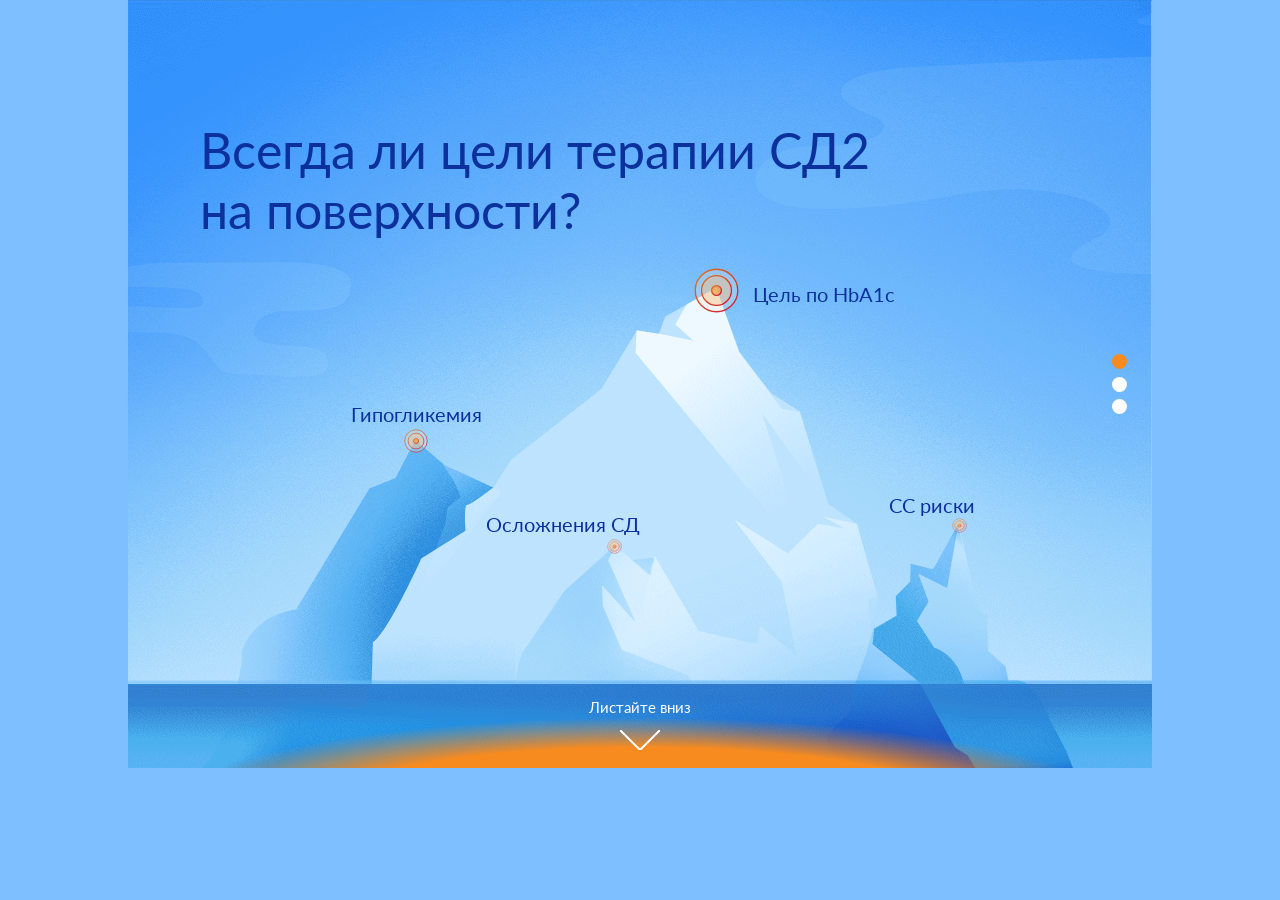
==== commit b5871413: "hide until loaded, scroll with wheel" ====
--- a/main.html
+++ b/main.html
@@ -8,9 +8,8 @@
     <link rel="stylesheet" href="css/style.css">
     <link href="https://fonts.googleapis.com/css?family=Lato:100,300,400,700,900" rel="stylesheet">
 </head>
-
 <body class="page">
-<main class="main">
+<main class="main hidden">
     <div class="main__wrapper" data-page="0">
         <section class="section section--1">
             <h1 class="headline headline--1">Всегда ли цели терапии СД2 <br>
--- a/css/style.css
+++ b/css/style.css
@@ -25,16 +25,19 @@
     background-color: #6ab4fc;
     overflow: hidden;
     height: 768px;
-}
-
+    opacity: 1;
+    transition: opacity 5s;
+}
+
+.main.hidden {
+    opacity: 0;
+}
 .main__wrapper {
     position: relative;
     height: 2304px;
-    /*transform: translateY(-768px);*/
-    /*transform: translateY(-1536px);*/
     background-image: url(../images/iceberg-fully.png);
     background-size: cover;
-    transition: transform 0.5s ease-out;
+    transition: transform 0.6s cubic-bezier(0.11, 0.41, 0.56, 0.99);
     touch-action: none;
     user-drag: none;
     user-select: none;
@@ -202,7 +205,7 @@
     touch-action: pan-y;
     -webkit-tap-highlight-color: transparent;
     position: relative;
-    transition: transform 0.5s ease-out;
+    transition: transform 0.5s cubic-bezier(0.19, 0.4, 0.6, 0.94);
 }
 
 .section--slided[data-slide="1"] {
@@ -785,7 +788,7 @@
     height: 15px;
     border-radius: 50%;
     background-color: #fff;
-    transition: background-color .3s;
+    transition: background-color 1s;
 
 }
 .main__wrapper[data-page="0"]~.pagination .pagination__item--0,
@@ -794,8 +797,7 @@
     background-color: #f78b1f;
 }
 .scrolldown {
-    opacity: 0;
-    transition: opacity .1s;
+    display: none;
     position: absolute;
     text-align: center;
     color: white;
@@ -806,10 +808,19 @@
     transform: translateX(-50%);
     font-size: 15px;
     background-image: radial-gradient(ellipse at 50% 150px, #f78b1f 30%, transparent 44%, transparent);
+    animation: opacity .7s cubic-bezier(0.06, 0.49, 0.72, 1.01);
 }
 .main__wrapper[data-page="0"] .scrolldown {
-    opacity: 1;
-}
+    display: block;
+}
+
+@keyframes opacity {
+    from {opacity: 0;}
+    60% {opacity: 0}
+    80% {opacity: .3}
+    to {opacity: 1;}
+}
+
 .scrolldown__text {
     margin-top: 37px;
     margin-bottom: 14px;
